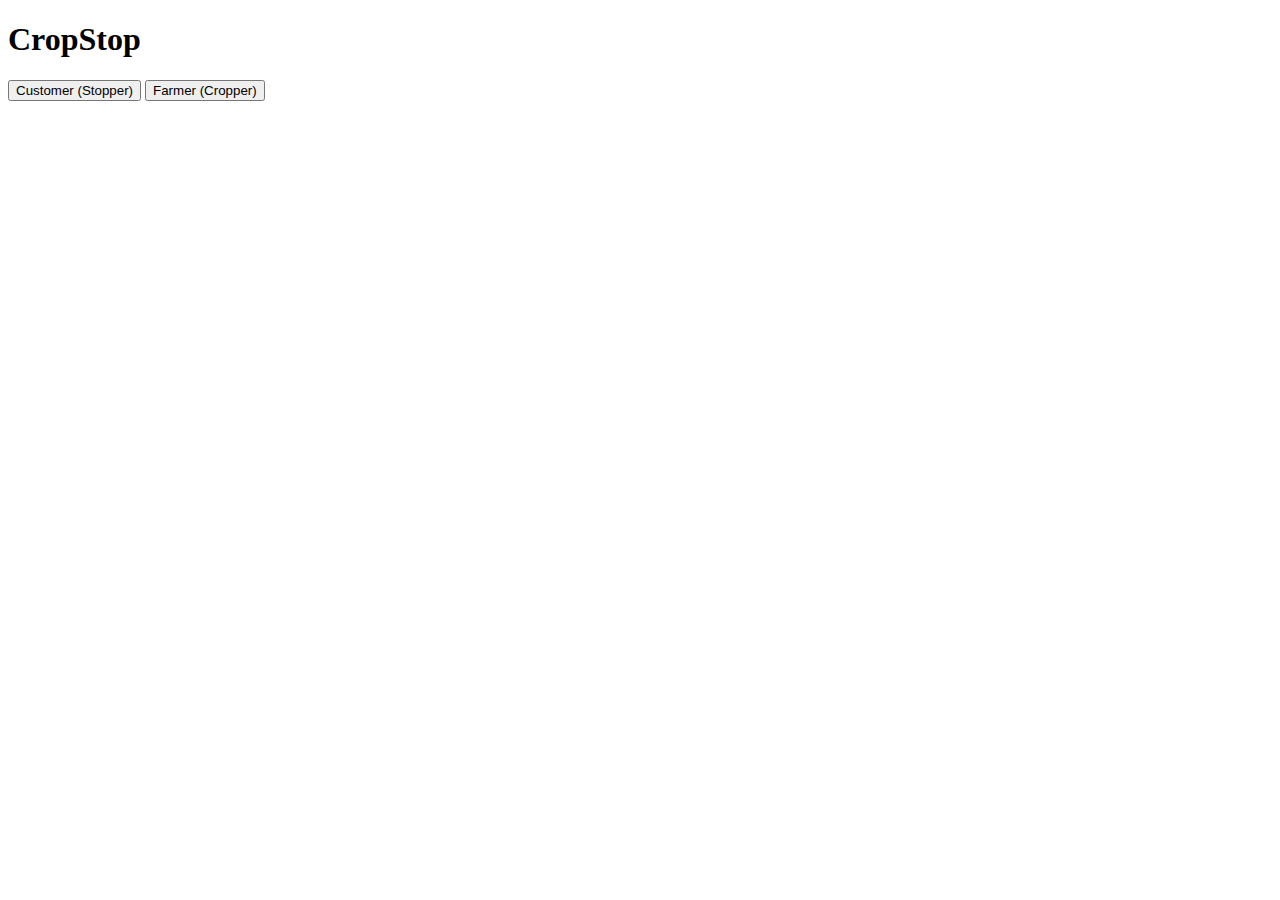
==== index.html @ 886bfe65 "CropStop Beginning" ====
<!DOCTYPE html>
<html>
    <head>
        <title>CropStop</title>
    </head>
    <body>

        <h1>CropStop</h1>
        <button>Customer (Stopper)</button>
        <button>Farmer (Cropper)</button>
    </body>
</html>
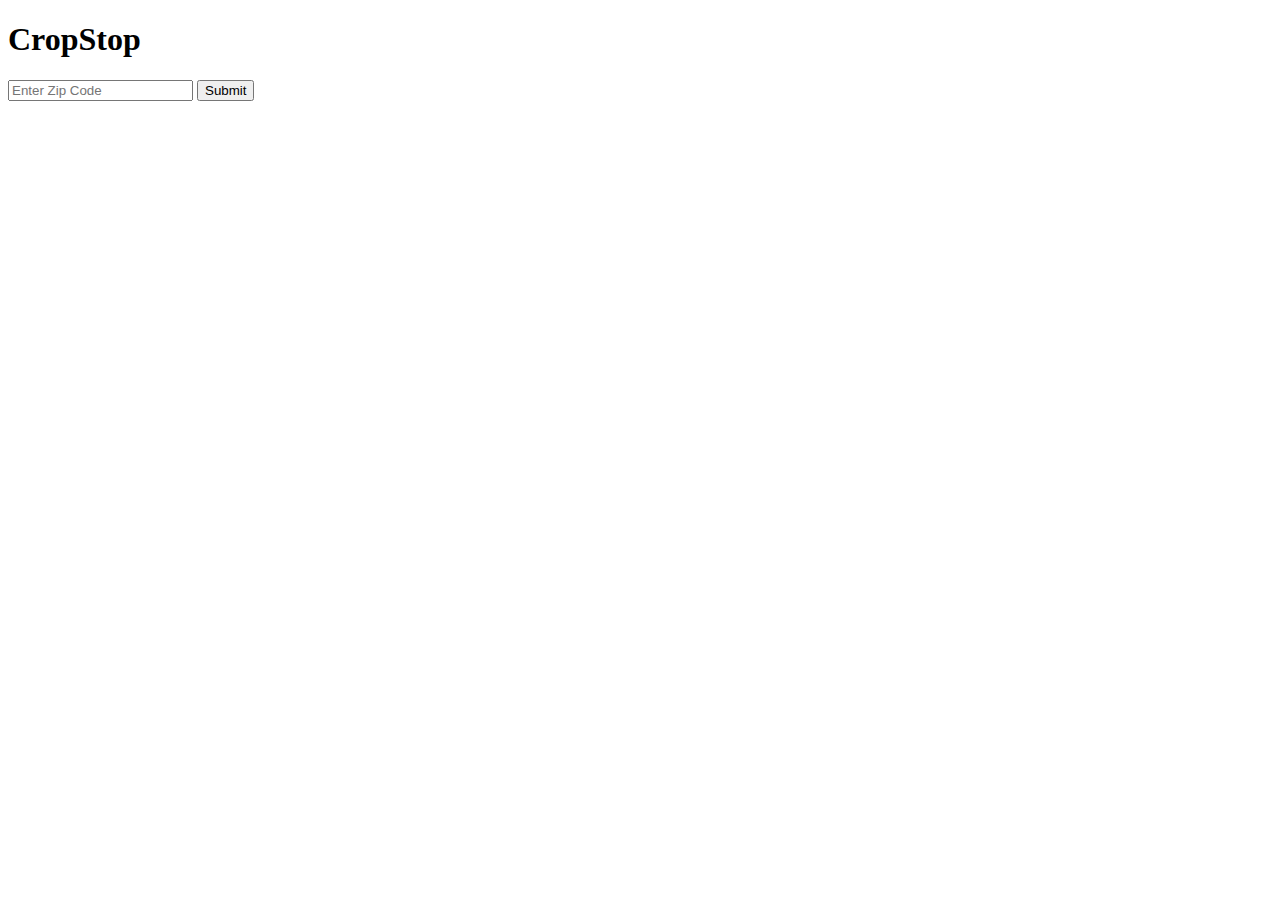
==== commit 26eff08c: "CropStop Beginning" ====
--- a/index.html
+++ b/index.html
@@ -4,9 +4,9 @@
         <title>CropStop</title>
     </head>
     <body>
+        <h1>CropStop</h1>
 
-        <h1>CropStop</h1>
-        <button>Customer (Stopper)</button>
-        <button>Farmer (Cropper)</button>
+        <input type="text" id="Zip" name="Zip" placeholder="Enter Zip Code">
+        <input type="submit" value="Submit">
     </body>
 </html>
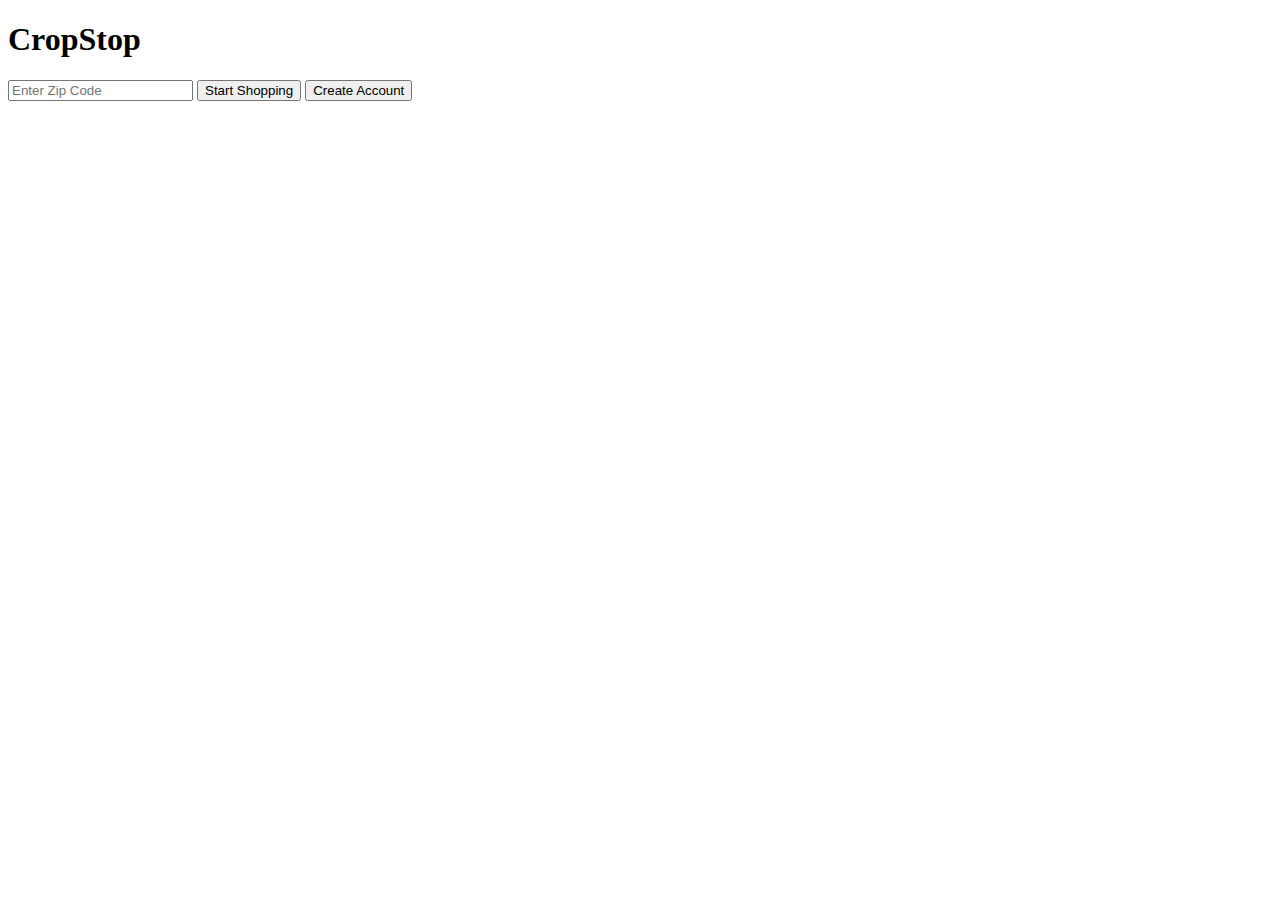
==== commit 06aa77b7: "CropStop Beginning" ====
--- a/index.html
+++ b/index.html
@@ -7,6 +7,8 @@
         <h1>CropStop</h1>
 
         <input type="text" id="Zip" name="Zip" placeholder="Enter Zip Code">
-        <input type="submit" value="Submit">
+        <input type="submit" value="Start Shopping">
+
+        <button onclick="window.location.href = 'createaccount.html'">Create Account</button>
     </body>
 </html>
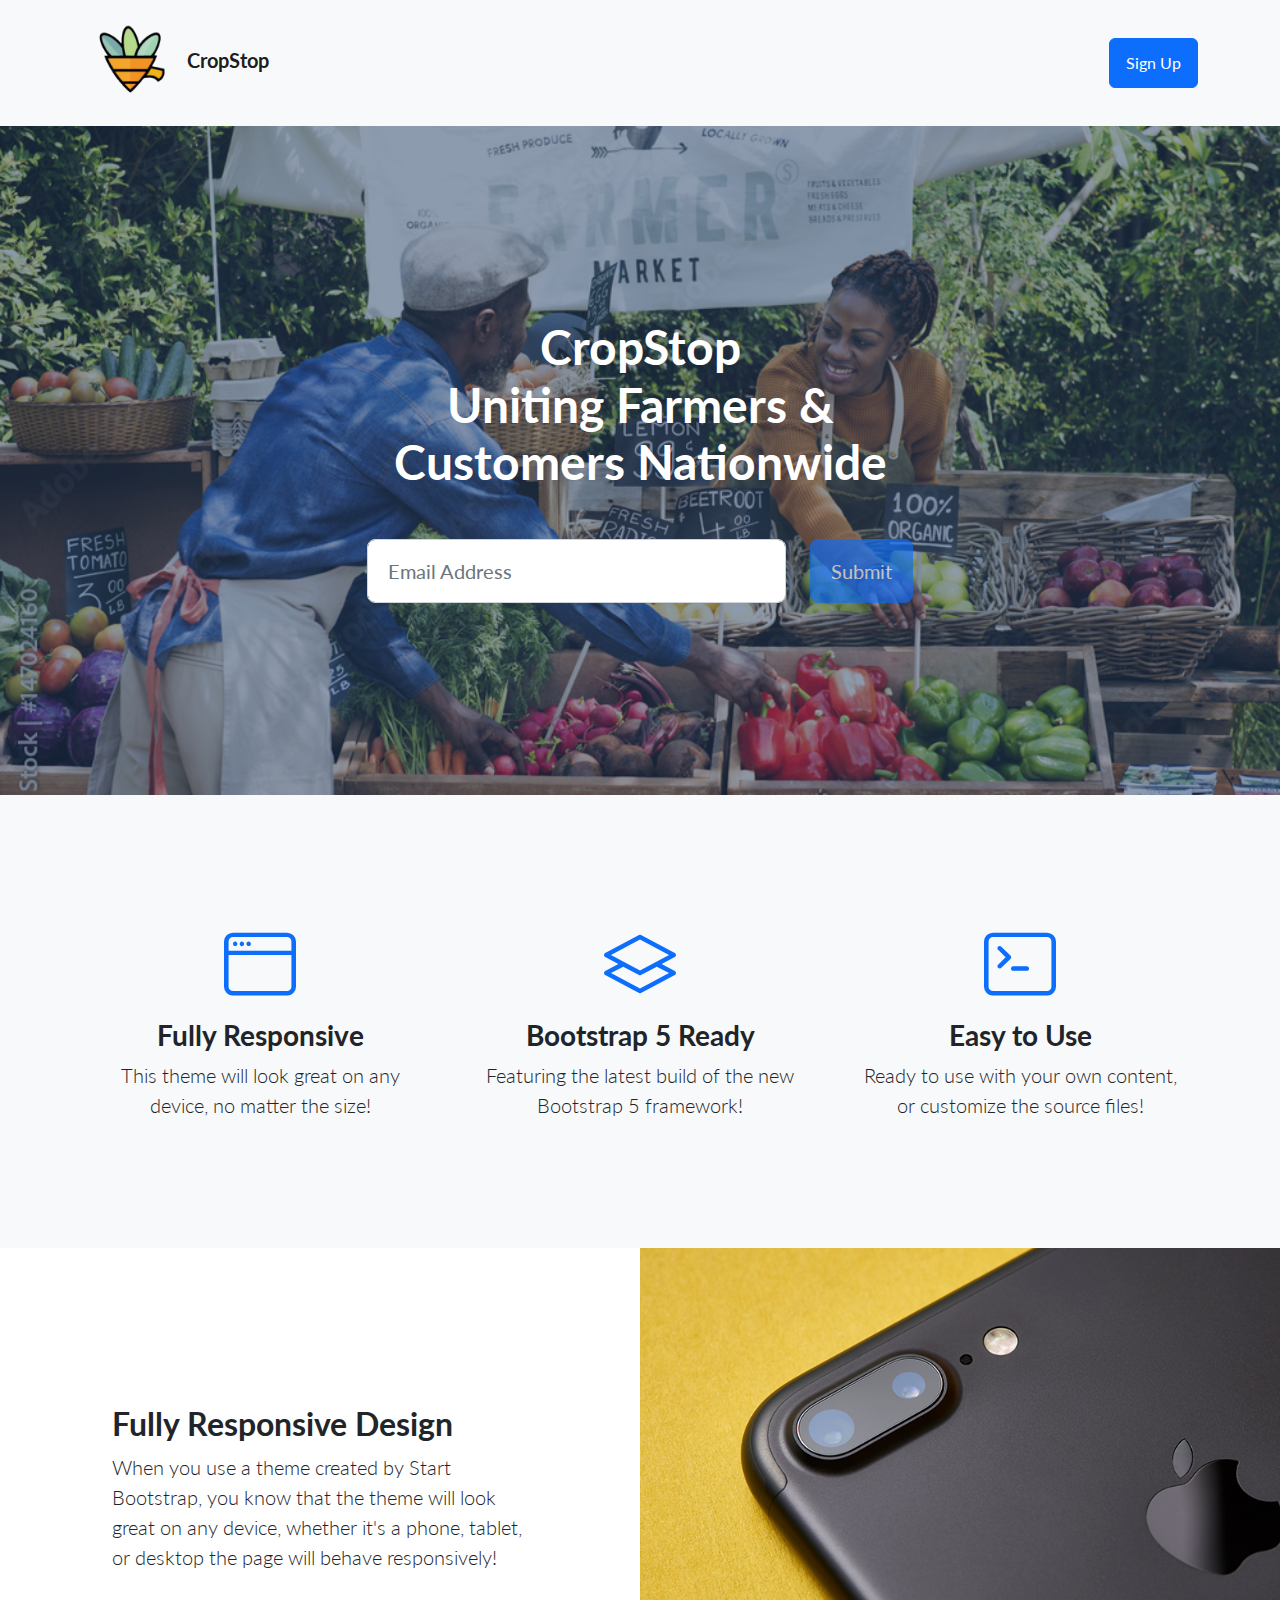
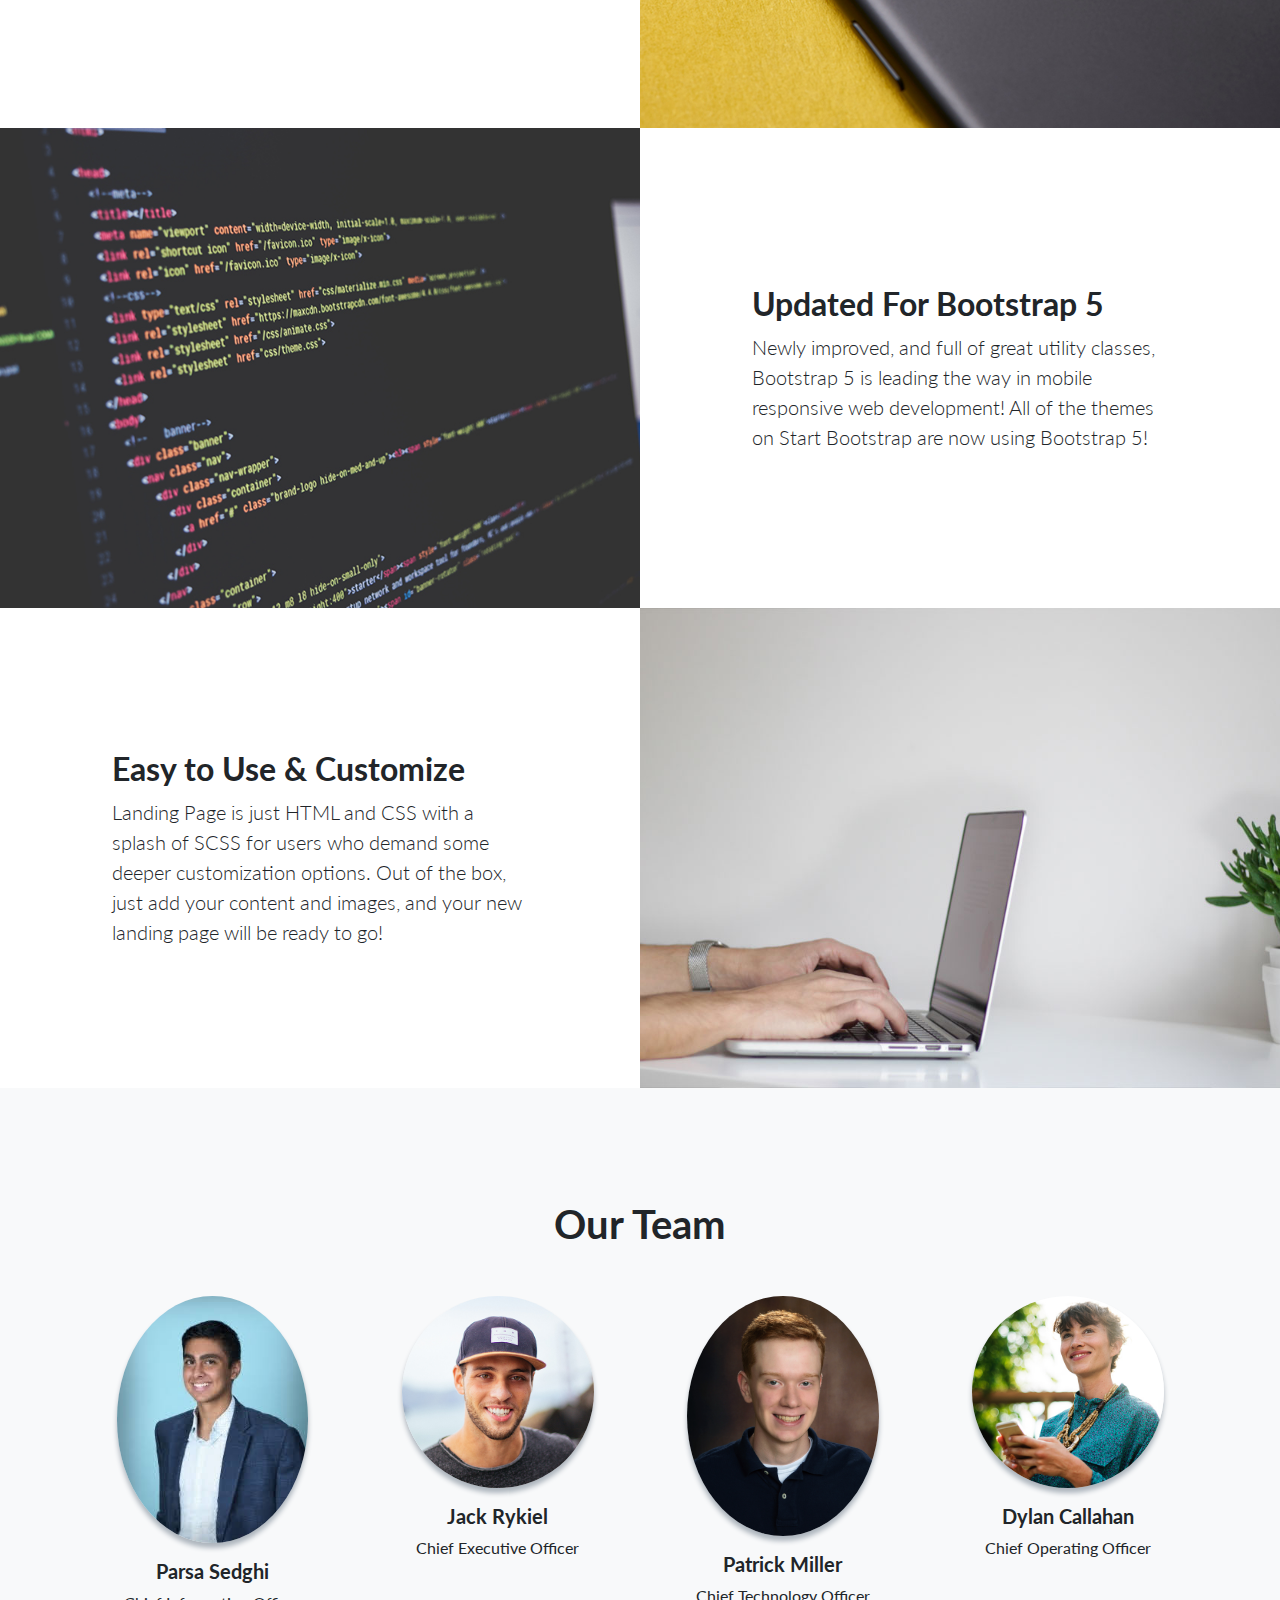
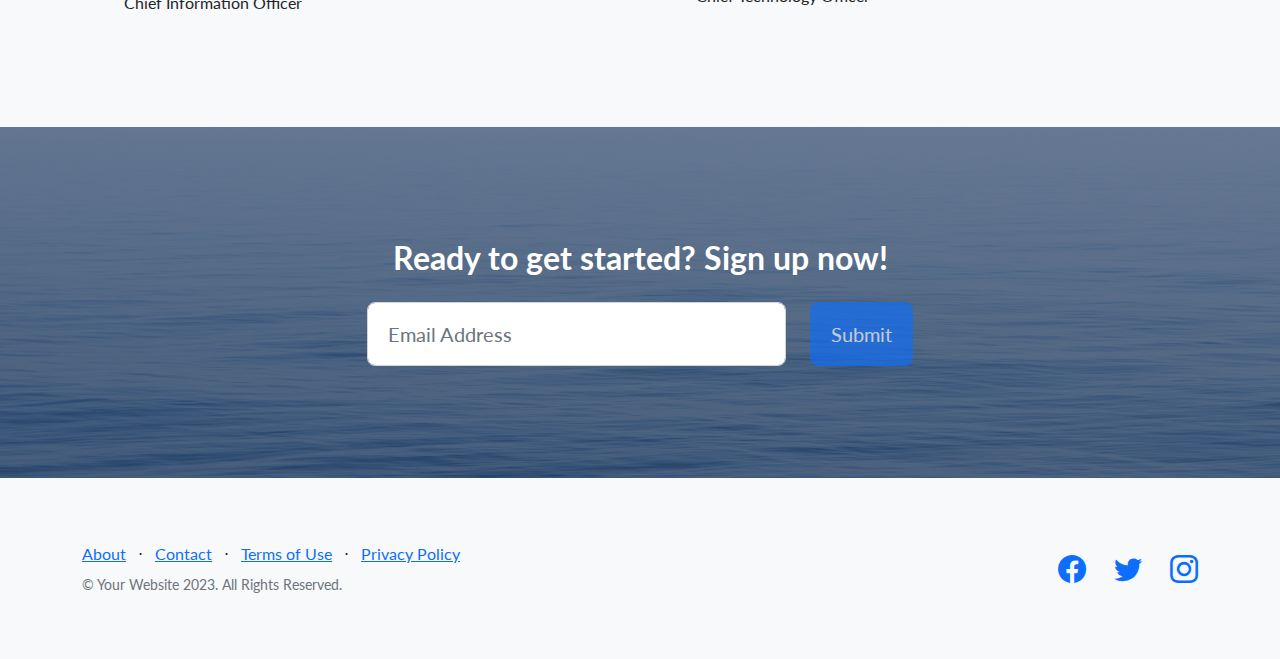
==== commit 248127a2: "Pushing to main with updates - Parsa" ====
--- a/index.html
+++ b/index.html
@@ -1,14 +1,253 @@
 <!DOCTYPE html>
-<html>
+<html lang="en">
     <head>
+        <meta charset="utf-8" />
+        <meta name="viewport" content="width=device-width, initial-scale=1, shrink-to-fit=no" />
+        <meta name="description" content="" />
+        <meta name="author" content="" />
         <title>CropStop</title>
+        <!-- Favicon-->
+        <link rel="icon" type="image/x-icon" href="assets/img/CropStopLogo.png" />
+        <!-- Bootstrap icons-->
+        <link href="https://cdn.jsdelivr.net/npm/bootstrap-icons@1.5.0/font/bootstrap-icons.css" rel="stylesheet" type="text/css" />
+        <!-- Google fonts-->
+        <link href="https://fonts.googleapis.com/css?family=Lato:300,400,700,300italic,400italic,700italic" rel="stylesheet" type="text/css" />
+        <!-- Core theme CSS (includes Bootstrap)-->
+        <link href="css/styles.css" rel="stylesheet" />
     </head>
     <body>
-        <h1>CropStop</h1>
-
-        <input type="text" id="Zip" name="Zip" placeholder="Enter Zip Code">
-        <input type="submit" value="Start Shopping">
-
-        <button onclick="window.location.href = 'createaccount.html'">Create Account</button>
+        <!-- Navigation-->
+        <nav class="navbar navbar-light bg-light static-top">
+            <div class="container">
+                <a class="navbar-brand" href="#!">
+                    <img src="assets/img/CropStopLogo.png" alt="CropStop Logo" width="100" height="100">
+                    <b>CropStop</b>
+                </a>
+                <a class="btn btn-primary" href="#signup">Sign Up</a>
+            </div>
+        </nav>
+        <!-- Masthead-->
+        <header class="masthead">
+            <div class="container position-relative">
+                <div class="row justify-content-center">
+                    <div class="col-xl-6">
+                        <div class="text-center text-white">
+                            <!-- Page heading-->
+                            <h1 class="mb-5">CropStop <br> Uniting Farmers & Customers Nationwide</h1>
+                            <!-- Signup form-->
+                            <!-- * * * * * * * * * * * * * * *-->
+                            <!-- * * SB Forms Contact Form * *-->
+                            <!-- * * * * * * * * * * * * * * *-->
+                            <!-- This form is pre-integrated with SB Forms.-->
+                            <!-- To make this form functional, sign up at-->
+                            <!-- https://startbootstrap.com/solution/contact-forms-->
+                            <!-- to get an API token!-->
+                            <form class="form-subscribe" id="contactForm" data-sb-form-api-token="API_TOKEN">
+                                <!-- Email address input-->
+                                <div class="row">
+                                    <div class="col">
+                                        <input class="form-control form-control-lg" id="emailAddress" type="email" placeholder="Email Address" data-sb-validations="required,email" />
+                                        <div class="invalid-feedback text-white" data-sb-feedback="emailAddress:required">Email Address is required.</div>
+                                        <div class="invalid-feedback text-white" data-sb-feedback="emailAddress:email">Email Address Email is not valid.</div>
+                                    </div>
+                                    <div class="col-auto"><button class="btn btn-primary btn-lg disabled" id="submitButton" type="submit">Submit</button></div>
+                                </div>
+                                <!-- Submit success message-->
+                                <!---->
+                                <!-- This is what your users will see when the form-->
+                                <!-- has successfully submitted-->
+                                <div class="d-none" id="submitSuccessMessage">
+                                    <div class="text-center mb-3">
+                                        <div class="fw-bolder">Form submission successful!</div>
+                                        <p>To activate this form, sign up at</p>
+                                        <a class="text-white" href="https://startbootstrap.com/solution/contact-forms">https://startbootstrap.com/solution/contact-forms</a>
+                                    </div>
+                                </div>
+                                <!-- Submit error message-->
+                                <!---->
+                                <!-- This is what your users will see when there is-->
+                                <!-- an error submitting the form-->
+                                <div class="d-none" id="submitErrorMessage"><div class="text-center text-danger mb-3">Error sending message!</div></div>
+                            </form>
+                        </div>
+                    </div>
+                </div>
+            </div>
+        </header>
+        <!-- Icons Grid-->
+        <section class="features-icons bg-light text-center">
+            <div class="container">
+                <div class="row">
+                    <div class="col-lg-4">
+                        <div class="features-icons-item mx-auto mb-5 mb-lg-0 mb-lg-3">
+                            <div class="features-icons-icon d-flex"><i class="bi-window m-auto text-primary"></i></div>
+                            <h3>Fully Responsive</h3>
+                            <p class="lead mb-0">This theme will look great on any device, no matter the size!</p>
+                        </div>
+                    </div>
+                    <div class="col-lg-4">
+                        <div class="features-icons-item mx-auto mb-5 mb-lg-0 mb-lg-3">
+                            <div class="features-icons-icon d-flex"><i class="bi-layers m-auto text-primary"></i></div>
+                            <h3>Bootstrap 5 Ready</h3>
+                            <p class="lead mb-0">Featuring the latest build of the new Bootstrap 5 framework!</p>
+                        </div>
+                    </div>
+                    <div class="col-lg-4">
+                        <div class="features-icons-item mx-auto mb-0 mb-lg-3">
+                            <div class="features-icons-icon d-flex"><i class="bi-terminal m-auto text-primary"></i></div>
+                            <h3>Easy to Use</h3>
+                            <p class="lead mb-0">Ready to use with your own content, or customize the source files!</p>
+                        </div>
+                    </div>
+                </div>
+            </div>
+        </section>
+        <!-- Image Showcases-->
+        <section class="showcase">
+            <div class="container-fluid p-0">
+                <div class="row g-0">
+                    <div class="col-lg-6 order-lg-2 text-white showcase-img" style="background-image: url('assets/img/bg-showcase-1.jpg')"></div>
+                    <div class="col-lg-6 order-lg-1 my-auto showcase-text">
+                        <h2>Fully Responsive Design</h2>
+                        <p class="lead mb-0">When you use a theme created by Start Bootstrap, you know that the theme will look great on any device, whether it's a phone, tablet, or desktop the page will behave responsively!</p>
+                    </div>
+                </div>
+                <div class="row g-0">
+                    <div class="col-lg-6 text-white showcase-img" style="background-image: url('assets/img/bg-showcase-2.jpg')"></div>
+                    <div class="col-lg-6 my-auto showcase-text">
+                        <h2>Updated For Bootstrap 5</h2>
+                        <p class="lead mb-0">Newly improved, and full of great utility classes, Bootstrap 5 is leading the way in mobile responsive web development! All of the themes on Start Bootstrap are now using Bootstrap 5!</p>
+                    </div>
+                </div>
+                <div class="row g-0">
+                    <div class="col-lg-6 order-lg-2 text-white showcase-img" style="background-image: url('assets/img/bg-showcase-3.jpg')"></div>
+                    <div class="col-lg-6 order-lg-1 my-auto showcase-text">
+                        <h2>Easy to Use & Customize</h2>
+                        <p class="lead mb-0">Landing Page is just HTML and CSS with a splash of SCSS for users who demand some deeper customization options. Out of the box, just add your content and images, and your new landing page will be ready to go!</p>
+                    </div>
+                </div>
+            </div>
+        </section>
+        <!-- Testimonials-->
+        <section class="testimonials text-center bg-light">
+            <div class="container">
+                <h1 class="mb-5">Our Team</h1>
+                <div class="row">
+                    <div class="col-lg-3">
+                        <div class="testimonial-item mx-auto mb-5 mb-lg-0">
+                            <img class="img-fluid rounded-circle mb-3" src="assets/HeadShots/pSedghi.jpeg" alt="..." />
+                            <h5>Parsa Sedghi</h5>
+                            <p class="font-weight-light mb-0">Chief Information Officer</p>
+                        </div>
+                    </div>
+                    <div class="col-lg-3">
+                        <div class="testimonial-item mx-auto mb-5 mb-lg-0">
+                            <img class="img-fluid rounded-circle mb-3" src="assets/img/testimonials-2.jpg" alt="..." />
+                            <h5>Jack Rykiel</h5>
+                            <p class="font-weight-light mb-0">Chief Executive Officer</p>
+                        </div>
+                    </div>
+                    <div class="col-lg-3">
+                        <div class="testimonial-item mx-auto mb-5 mb-lg-0">
+                            <img class="img-fluid rounded-circle mb-3" src="assets/HeadShots/pMiller.JPG" alt="..." />
+                            <h5>Patrick Miller</h5>
+                            <p class="font-weight-light mb-0">Chief Technology Officer</p>
+                        </div>
+                    </div>
+                    <div class="col-lg-3">
+                        <div class="testimonial-item mx-auto mb-5 mb-lg-0">
+                            <img class="img-fluid rounded-circle mb-3" src="assets/img/testimonials-3.jpg" alt="..." />
+                            <h5>Dylan Callahan</h5>
+                            <p class="font-weight-light mb-0">Chief Operating Officer</p>
+                        </div>
+                </div>
+            </div>
+        </section>
+        <!-- Call to Action-->
+        <section class="call-to-action text-white text-center" id="signup">
+            <div class="container position-relative">
+                <div class="row justify-content-center">
+                    <div class="col-xl-6">
+                        <h2 class="mb-4">Ready to get started? Sign up now!</h2>
+                        <!-- Signup form-->
+                        <!-- * * * * * * * * * * * * * * *-->
+                        <!-- * * SB Forms Contact Form * *-->
+                        <!-- * * * * * * * * * * * * * * *-->
+                        <!-- This form is pre-integrated with SB Forms.-->
+                        <!-- To make this form functional, sign up at-->
+                        <!-- https://startbootstrap.com/solution/contact-forms-->
+                        <!-- to get an API token!-->
+                        <form class="form-subscribe" id="contactFormFooter" data-sb-form-api-token="API_TOKEN">
+                            <!-- Email address input-->
+                            <div class="row">
+                                <div class="col">
+                                    <input class="form-control form-control-lg" id="emailAddressBelow" type="email" placeholder="Email Address" data-sb-validations="required,email" />
+                                    <div class="invalid-feedback text-white" data-sb-feedback="emailAddressBelow:required">Email Address is required.</div>
+                                    <div class="invalid-feedback text-white" data-sb-feedback="emailAddressBelow:email">Email Address Email is not valid.</div>
+                                </div>
+                                <div class="col-auto"><button class="btn btn-primary btn-lg disabled" id="submitButton" type="submit">Submit</button></div>
+                            </div>
+                            <!-- Submit success message-->
+                            <!---->
+                            <!-- This is what your users will see when the form-->
+                            <!-- has successfully submitted-->
+                            <div class="d-none" id="submitSuccessMessage">
+                                <div class="text-center mb-3">
+                                    <div class="fw-bolder">Form submission successful!</div>
+                                    <p>To activate this form, sign up at</p>
+                                    <a class="text-white" href="https://startbootstrap.com/solution/contact-forms">https://startbootstrap.com/solution/contact-forms</a>
+                                </div>
+                            </div>
+                            <!-- Submit error message-->
+                            <!---->
+                            <!-- This is what your users will see when there is-->
+                            <!-- an error submitting the form-->
+                            <div class="d-none" id="submitErrorMessage"><div class="text-center text-danger mb-3">Error sending message!</div></div>
+                        </form>
+                    </div>
+                </div>
+            </div>
+        </section>
+        <!-- Footer-->
+        <footer class="footer bg-light">
+            <div class="container">
+                <div class="row">
+                    <div class="col-lg-6 h-100 text-center text-lg-start my-auto">
+                        <ul class="list-inline mb-2">
+                            <li class="list-inline-item"><a href="#!">About</a></li>
+                            <li class="list-inline-item">⋅</li>
+                            <li class="list-inline-item"><a href="#!">Contact</a></li>
+                            <li class="list-inline-item">⋅</li>
+                            <li class="list-inline-item"><a href="#!">Terms of Use</a></li>
+                            <li class="list-inline-item">⋅</li>
+                            <li class="list-inline-item"><a href="#!">Privacy Policy</a></li>
+                        </ul>
+                        <p class="text-muted small mb-4 mb-lg-0">&copy; Your Website 2023. All Rights Reserved.</p>
+                    </div>
+                    <div class="col-lg-6 h-100 text-center text-lg-end my-auto">
+                        <ul class="list-inline mb-0">
+                            <li class="list-inline-item me-4">
+                                <a href="#!"><i class="bi-facebook fs-3"></i></a>
+                            </li>
+                            <li class="list-inline-item me-4">
+                                <a href="#!"><i class="bi-twitter fs-3"></i></a>
+                            </li>
+                            <li class="list-inline-item">
+                                <a href="#!"><i class="bi-instagram fs-3"></i></a>
+                            </li>
+                        </ul>
+                    </div>
+                </div>
+            </div>
+        </footer>
+        <!-- Bootstrap core JS-->
+        <script src="https://cdn.jsdelivr.net/npm/bootstrap@5.2.3/dist/js/bootstrap.bundle.min.js"></script>
+        <!-- Core theme JS-->
+        <script src="js/scripts.js"></script>
+        <!-- * * * * * * * * * * * * * * * * * * * * * * * * * * * * * * * * * * * * * * * *-->
+        <!-- * *                               SB Forms JS                               * *-->
+        <!-- * * Activate your form at https://startbootstrap.com/solution/contact-forms * *-->
+        <!-- * * * * * * * * * * * * * * * * * * * * * * * * * * * * * * * * * * * * * * * *-->
+        <script src="https://cdn.startbootstrap.com/sb-forms-latest.js"></script>
     </body>
 </html>
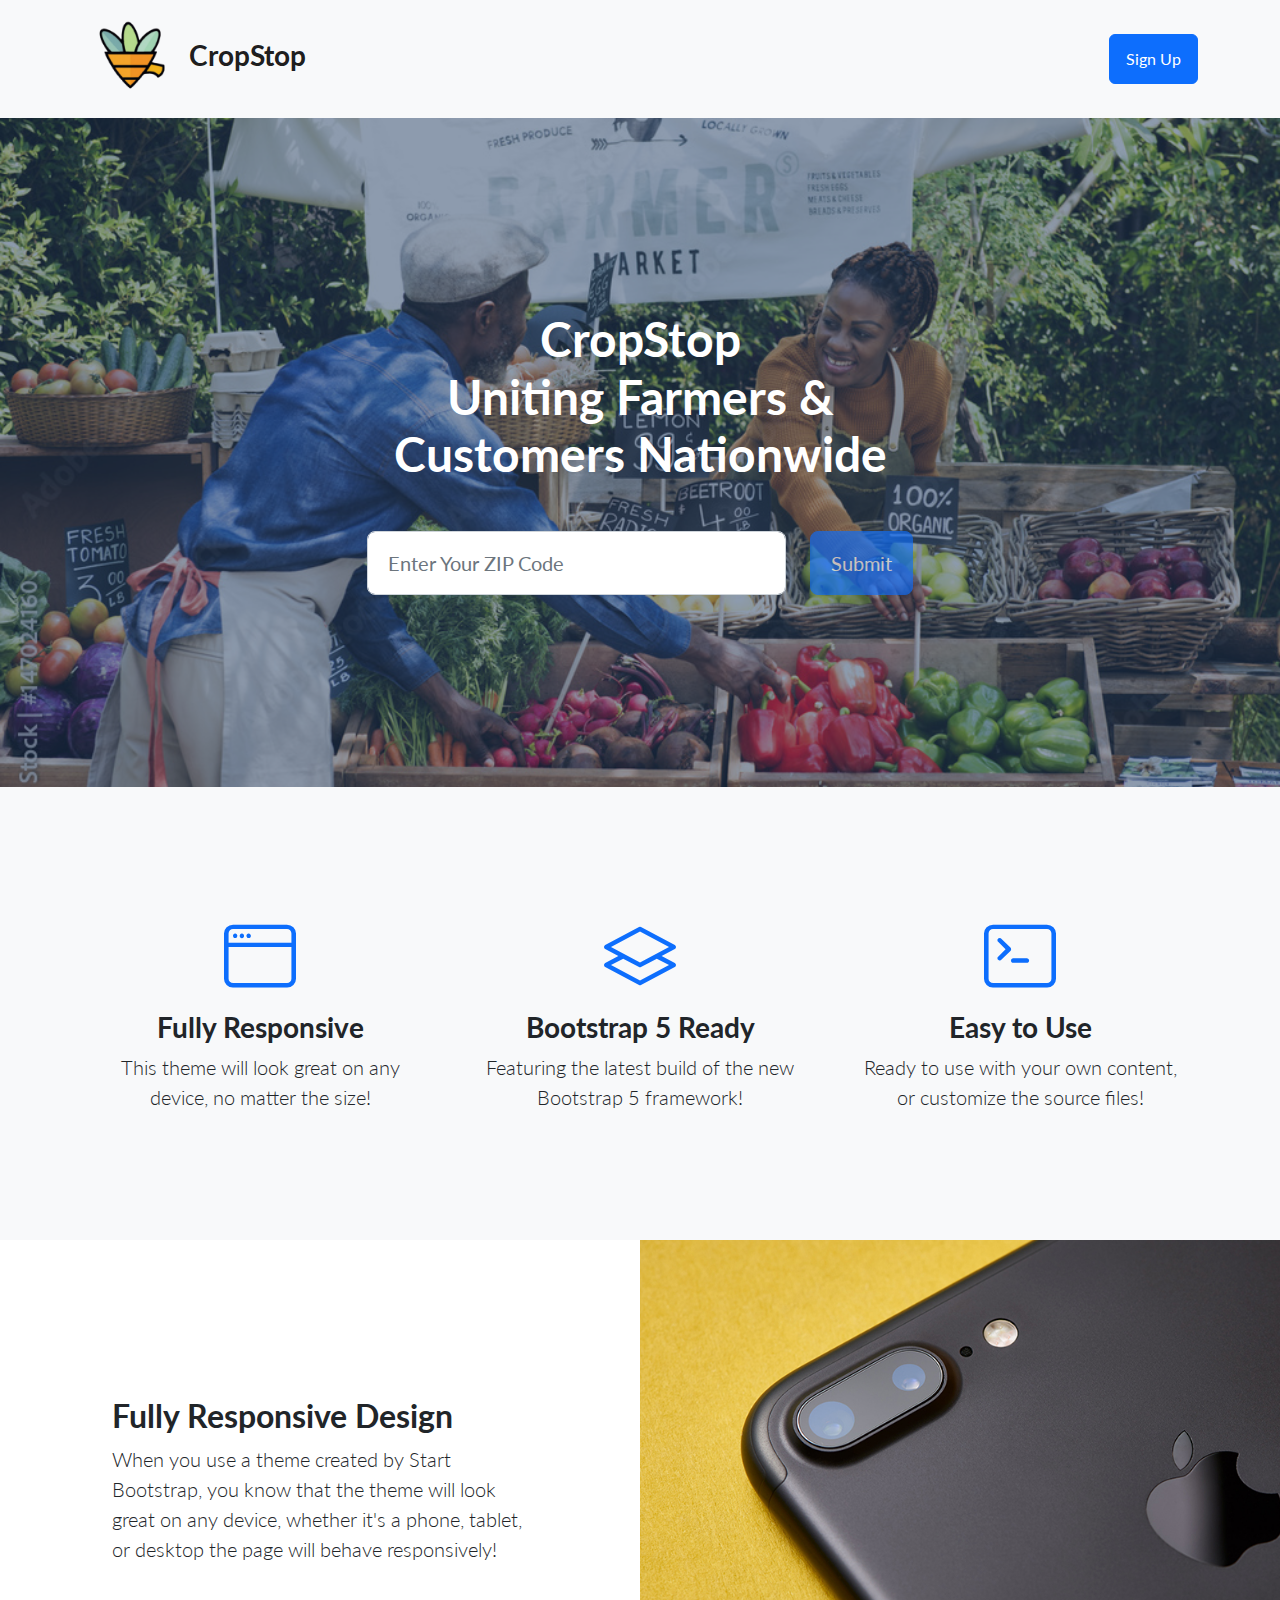
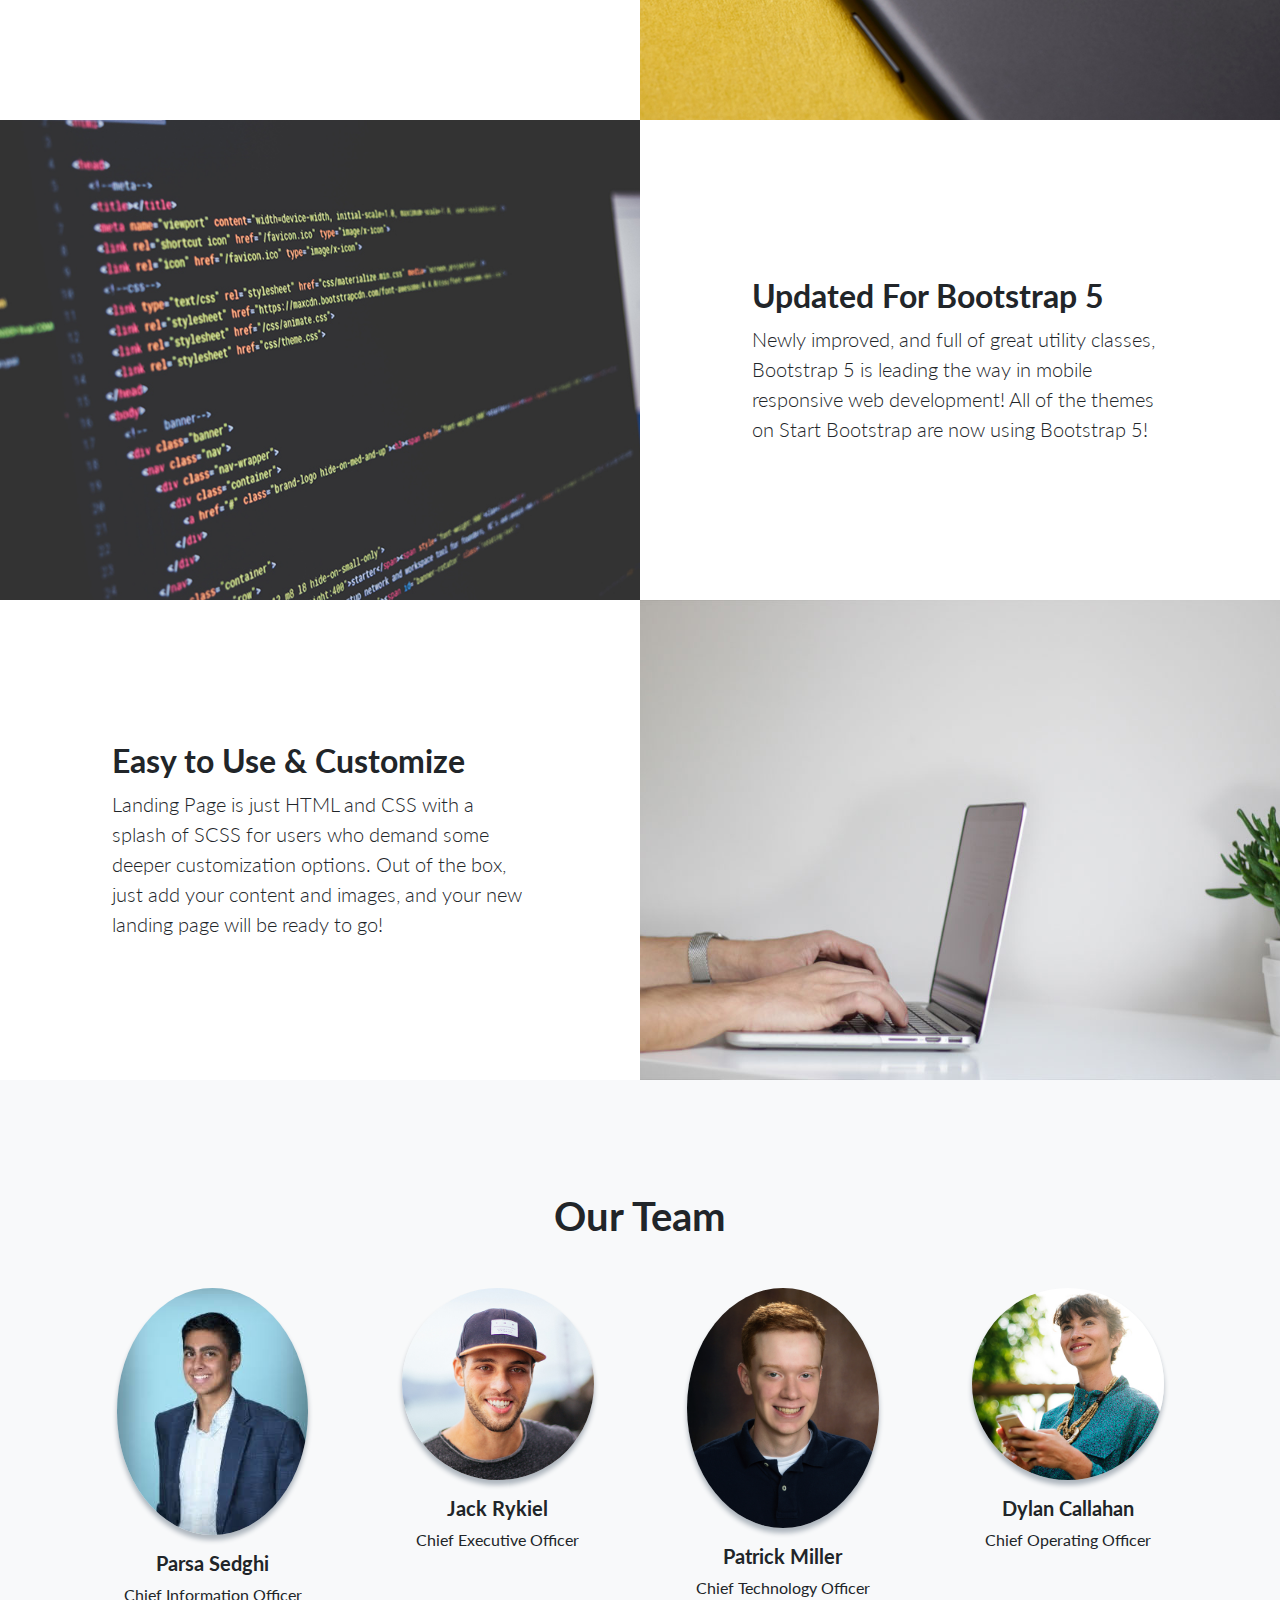
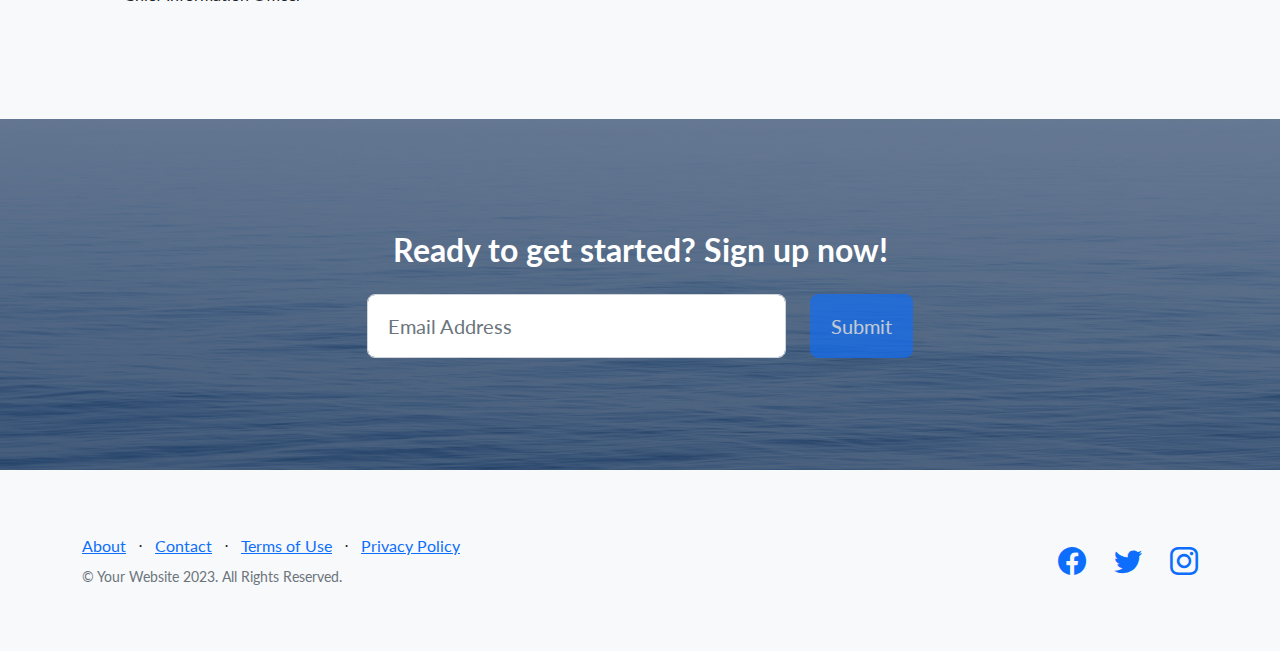
==== commit cd4564c8: "Pushing to branch with updates - Parsa" ====
--- a/index.html
+++ b/index.html
@@ -46,7 +46,7 @@
                                 <!-- Email address input-->
                                 <div class="row">
                                     <div class="col">
-                                        <input class="form-control form-control-lg" id="emailAddress" type="email" placeholder="Email Address" data-sb-validations="required,email" />
+                                        <input class="form-control form-control-lg" id="emailAddress" type="email" placeholder="Enter Your ZIP Code" data-sb-validations="required,email" />
                                         <div class="invalid-feedback text-white" data-sb-feedback="emailAddress:required">Email Address is required.</div>
                                         <div class="invalid-feedback text-white" data-sb-feedback="emailAddress:email">Email Address Email is not valid.</div>
                                     </div>
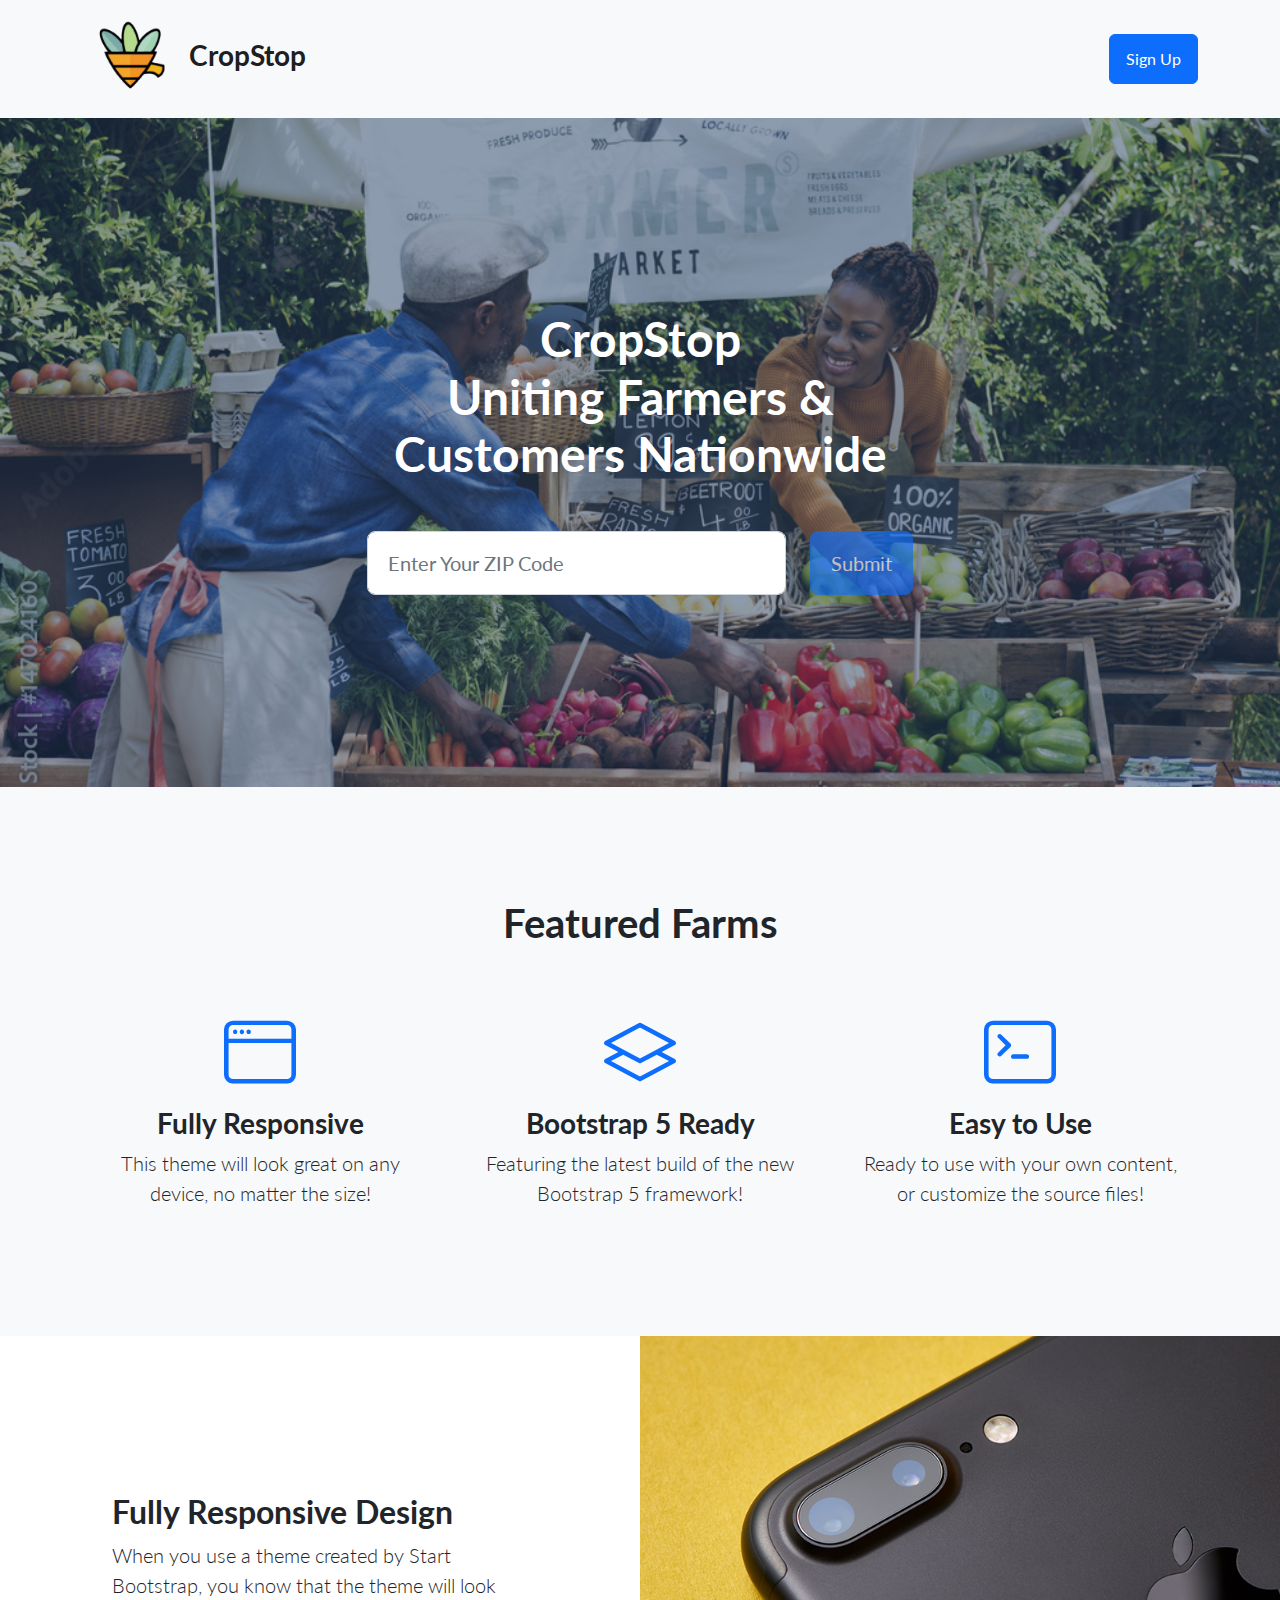
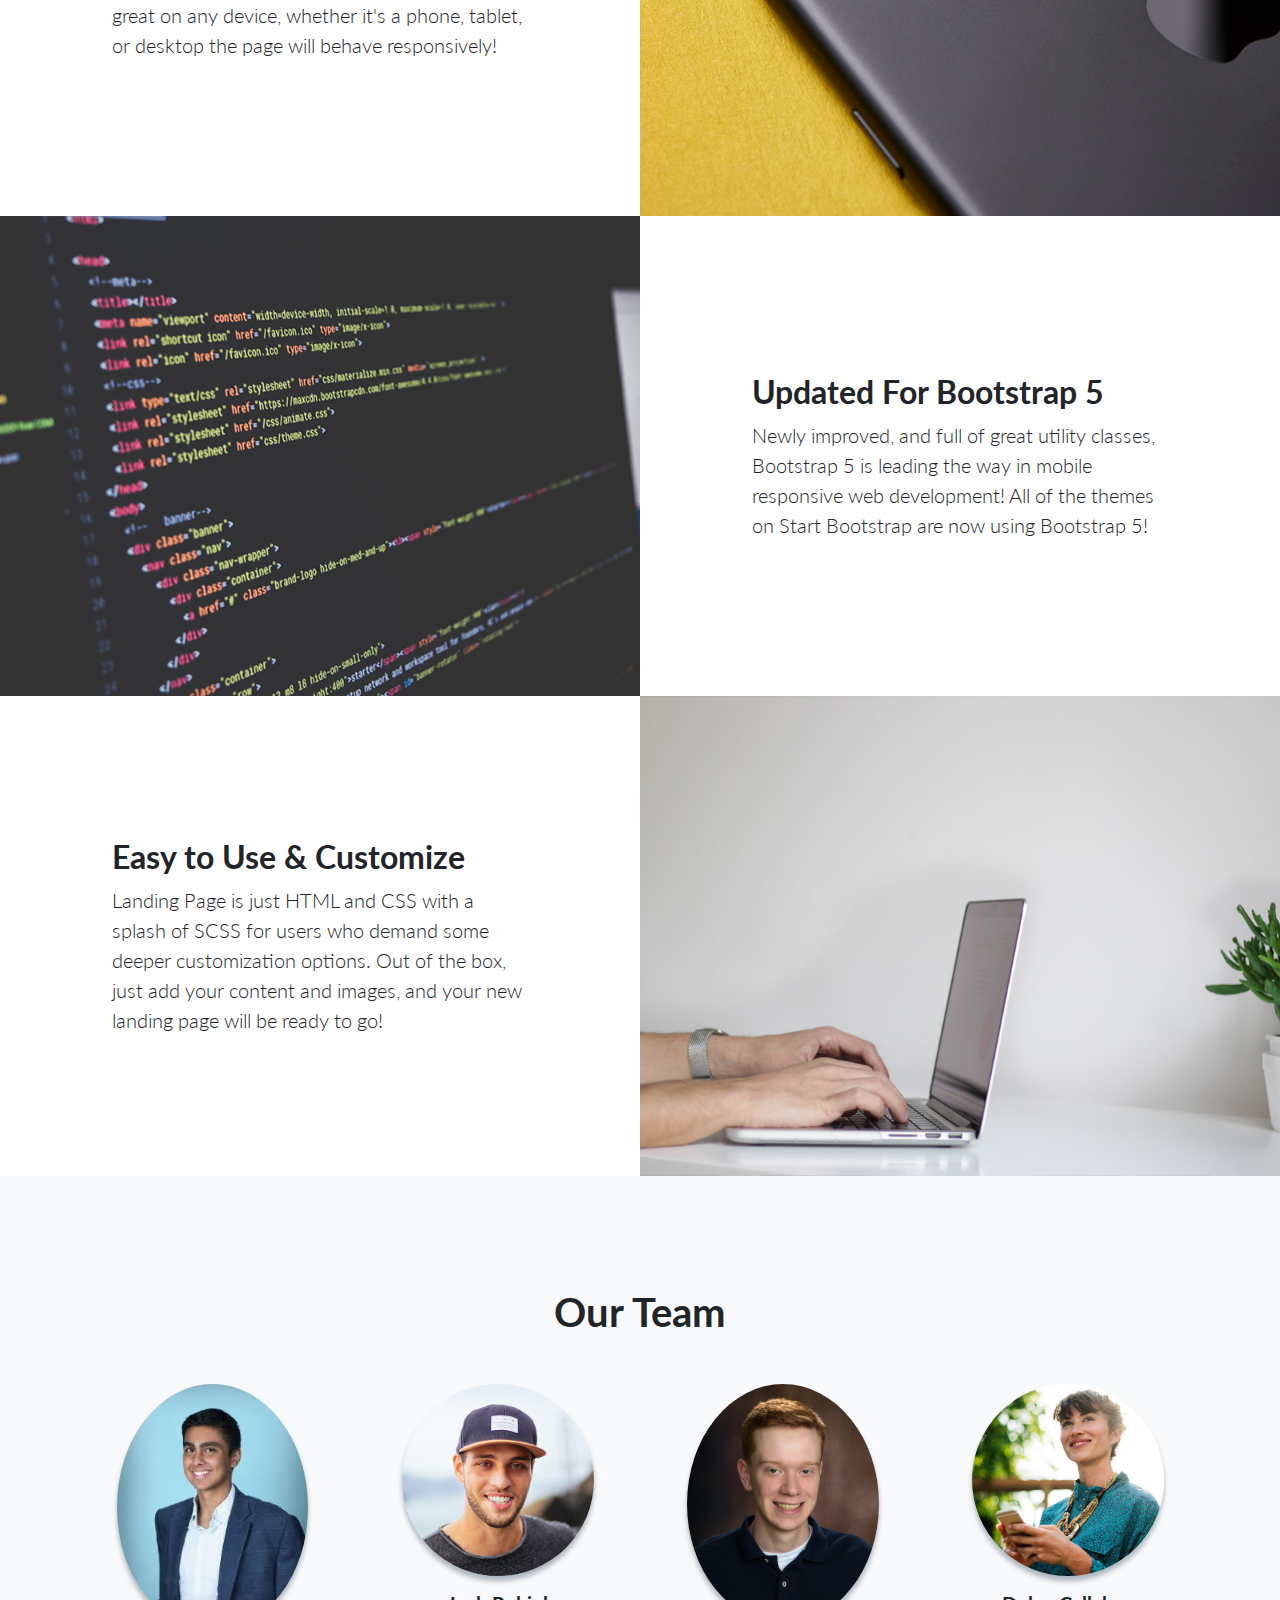
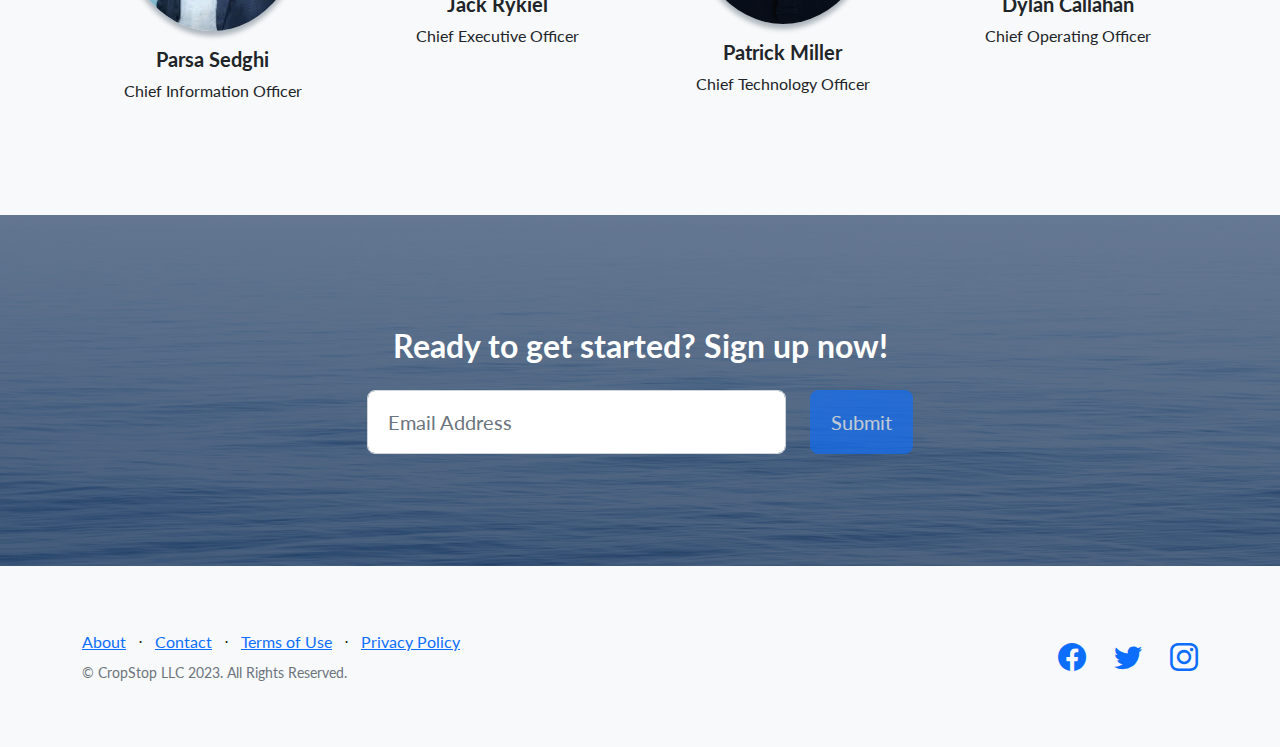
==== commit 87b5b386: "Pushing to branch with updates - Parsa" ====
--- a/index.html
+++ b/index.html
@@ -76,6 +76,7 @@
         </header>
         <!-- Icons Grid-->
         <section class="features-icons bg-light text-center">
+            <h1 class="mb-5">Featured Farms</h1>
             <div class="container">
                 <div class="row">
                     <div class="col-lg-4">
@@ -222,7 +223,7 @@
                             <li class="list-inline-item">⋅</li>
                             <li class="list-inline-item"><a href="#!">Privacy Policy</a></li>
                         </ul>
-                        <p class="text-muted small mb-4 mb-lg-0">&copy; Your Website 2023. All Rights Reserved.</p>
+                        <p class="text-muted small mb-4 mb-lg-0">&copy; CropStop LLC 2023. All Rights Reserved.</p>
                     </div>
                     <div class="col-lg-6 h-100 text-center text-lg-end my-auto">
                         <ul class="list-inline mb-0">
